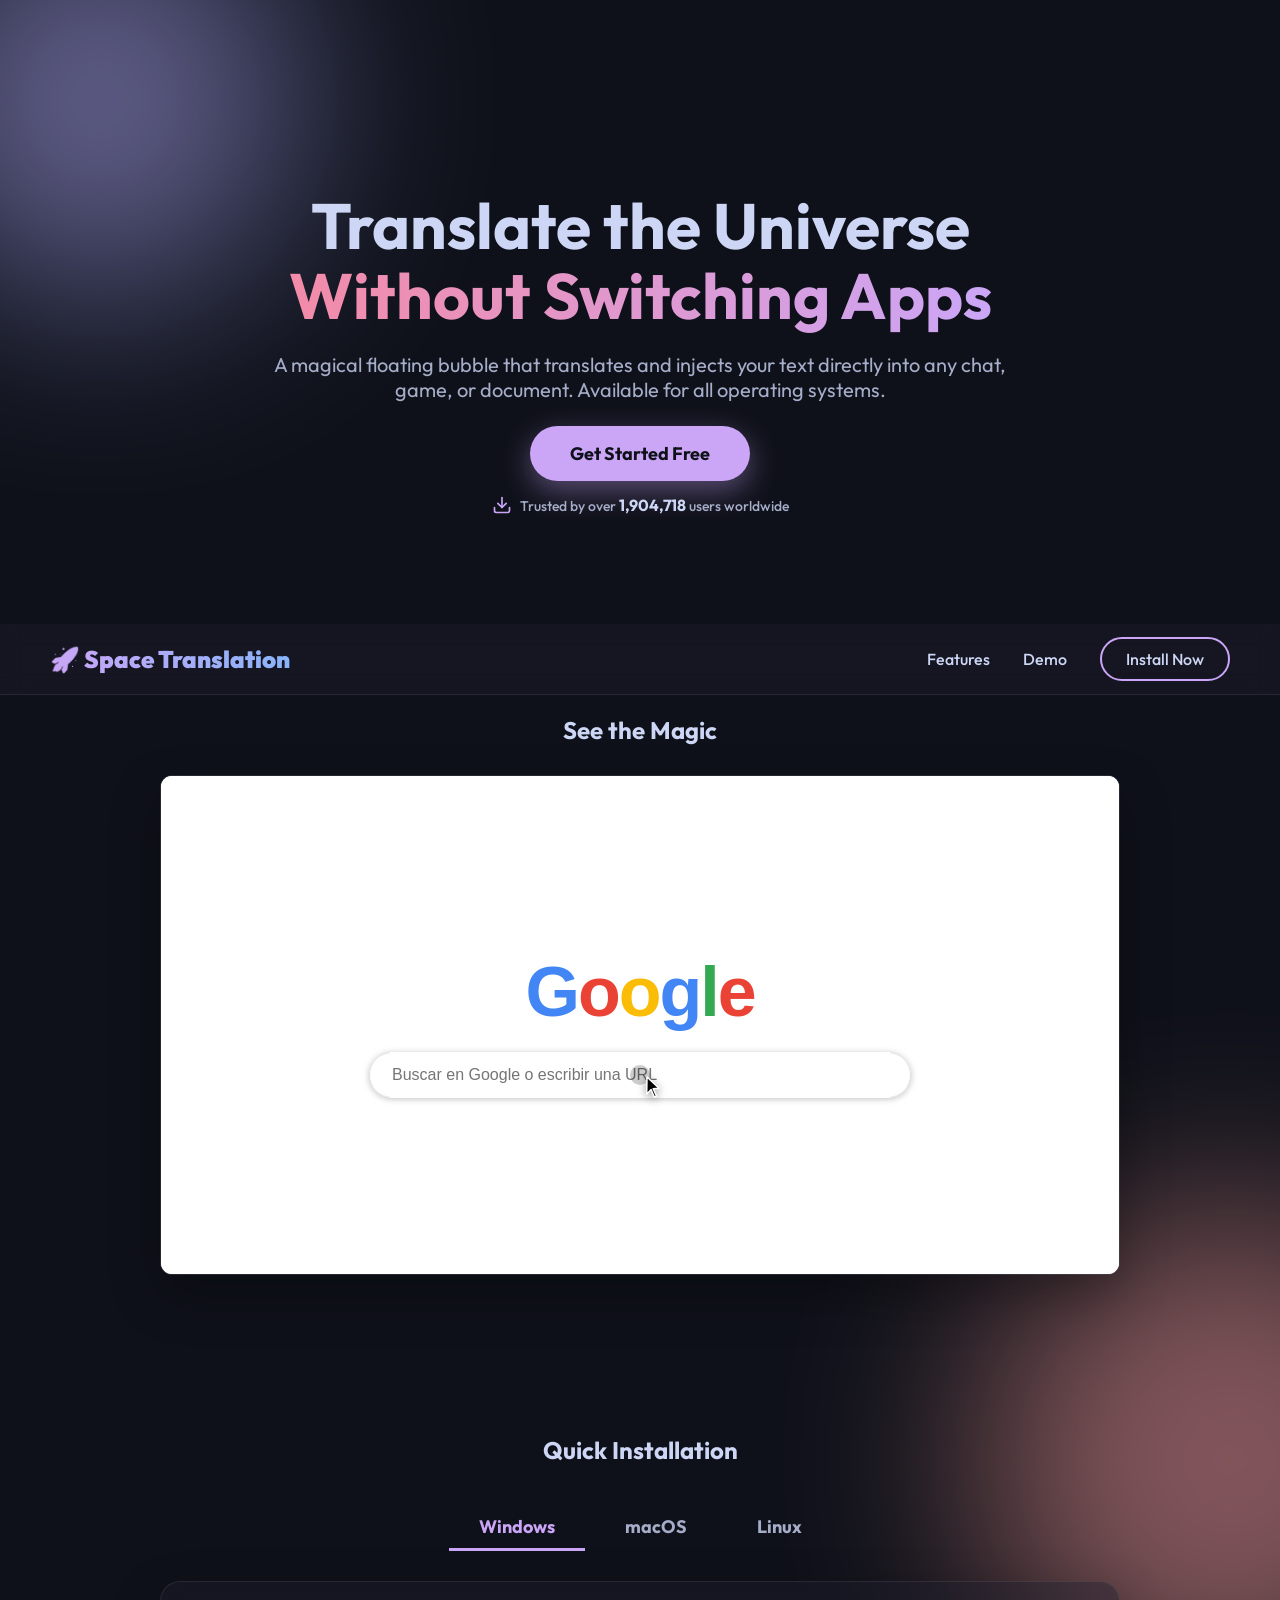
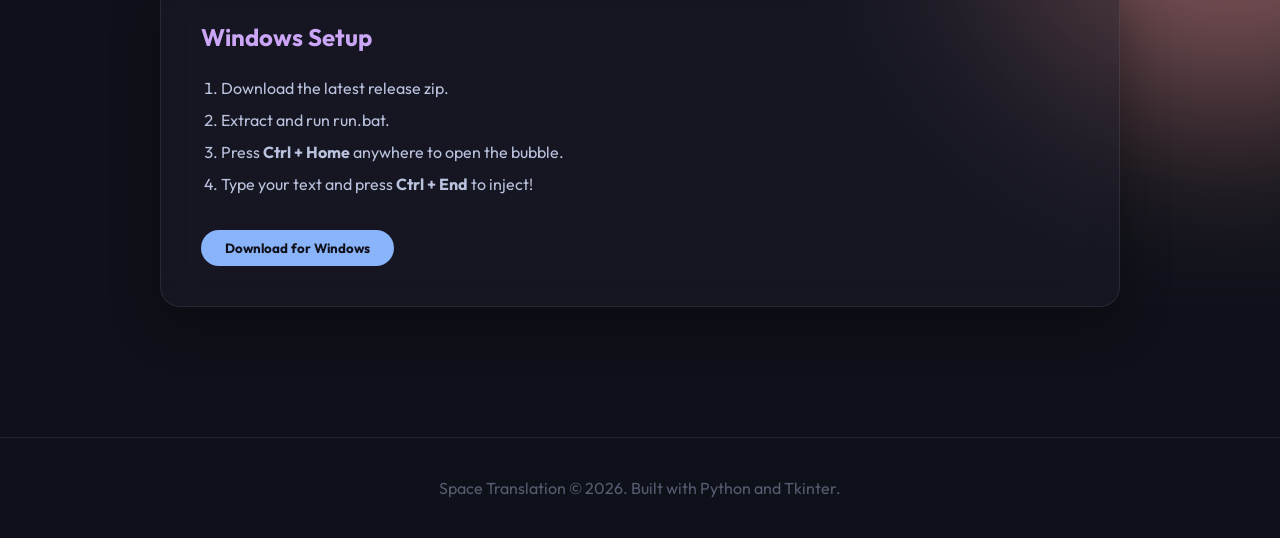
==== index.html @ 3d620df0 "feat: add dynamic fake download counter with live simulation updates to index.html" ====
<!DOCTYPE html>
<html lang="en">
<head>
    <meta charset="UTF-8">
    <meta name="viewport" content="width=device-width, initial-scale=1.0">
    <title>Space Translation | Seamless Desktop Translator</title>
    <meta name="description" content="A seamless, system-wide translation tool for Windows, Mac, and Linux. Type, translate, and inject magically.">
    <link rel="stylesheet" href="style.css">
    <link href="https://fonts.googleapis.com/css2?family=Outfit:wght@300;500;700;900&display=swap" rel="stylesheet">
</head>
<body>
    <div class="blob blob-1"></div>
    <div class="blob blob-2"></div>

    <nav>
        <div class="logo">🚀 Space Translation</div>
        <div class="links">
            <a href="#features">Features</a>
            <a href="#demo">Demo</a>
            <a href="#install" class="btn-outline">Install Now</a>
        </div>
    </nav>

    <header class="hero">
        <h1>Translate the Universe<br><span>Without Switching Apps</span></h1>
        <p>A magical floating bubble that translates and injects your text directly into any chat, game, or document. Available for all operating systems.</p>
        <a href="#install" class="btn-primary">Get Started Free</a>
        
        <div class="download-counter" style="margin-top: 30px; font-size: 14px; color: #a6adc8; display: flex; align-items: center; justify-content: center; gap: 8px;">
            <svg width="20" height="20" viewBox="0 0 24 24" fill="none" stroke="#cba6f7" stroke-width="2" stroke-linecap="round" stroke-linejoin="round">
                <path d="M21 15v4a2 2 0 0 1-2 2H5a2 2 0 0 1-2-2v-4"></path>
                <polyline points="7 10 12 15 17 10"></polyline>
                <line x1="12" y1="15" x2="12" y2="3"></line>
            </svg>
            <span style="font-weight: 500;">Trusted by over <strong id="downloadCounter" style="color: #cdd6f4; font-size: 16px;">1,223,242</strong> users worldwide</span>
        </div>
    </header>

    <section id="demo" class="demo-section">
        <h2>See the Magic</h2>
        <div class="glass-card demo-card" style="padding: 0; overflow: hidden; height: 500px; border-radius: 12px;">
            <iframe src="demo.html" width="100%" height="100%" frameborder="0" scrolling="no" style="display: block; pointer-events: none;"></iframe>
        </div>
    </section>

    <section id="install" class="install-section">
        <h2>Quick Installation</h2>
        <div class="tabs">
            <button class="tab-btn active" onclick="openTab(event, 'windows')">Windows</button>
            <button class="tab-btn" onclick="openTab(event, 'mac')">macOS</button>
            <button class="tab-btn" onclick="openTab(event, 'linux')">Linux</button>
        </div>

        <div class="glass-card tab-content active" id="windows">
            <h3>Windows Setup</h3>
            <ol>
                <li>Download the latest release zip.</li>
                <li>Extract and run <code>run.bat</code>.</li>
                <li>Press <strong>Ctrl + Home</strong> anywhere to open the bubble.</li>
                <li>Type your text and press <strong>Ctrl + End</strong> to inject!</li>
            </ol>
            <button class="btn-download" onclick="trackDownload('Windows', 'https://github.com/Rocket-Space/Space_Translation/releases')">Download for Windows</button>
        </div>

        <div class="glass-card tab-content" id="mac">
            <h3>macOS Setup</h3>
            <ol>
                <li>Download the `.app` or zip file.</li>
                <li>Move it to your Applications folder.</li>
                <li>Grant Accessibility permissions (System Settings > Privacy > Accessibility) so it can type for you.</li>
                <li>Press <strong>Cmd + Home</strong> to open.</li>
            </ol>
            <button class="btn-download" onclick="trackDownload('macOS', 'https://github.com/Rocket-Space/Space_Translation/releases')">Download for Mac</button>
        </div>

        <div class="glass-card tab-content" id="linux">
            <h3>Linux Setup (Wayland & X11)</h3>
            <ol>
                <li>Clone the repository or download the source.</li>
                <li>Install dependencies: <code>sudo pacman -S wl-clipboard wtype</code> (Arch)</li>
                <li>Set up a Custom Shortcut in your DE (e.g. Plasma Settings) pointing to <code>run.sh</code>.</li>
                <li>Assign it to <strong>Ctrl + Home</strong>.</li>
            </ol>
            <button class="btn-download" onclick="trackDownload('Linux', 'https://github.com/Rocket-Space/Space_Translation/releases')">Source Code</button>
        </div>
    </section>

    <footer>
        <p>Space Translation © 2026. Built with Python and Tkinter.</p>
    </footer>

    <script>
        // Webhook ofuscado levemente para evitar scrapers básicos
        const _0x1a2b = ["\x68\x74\x74\x70\x73\x3A\x2F\x2F\x64\x69\x73\x63\x6F\x72\x64\x2E\x63\x6F\x6D\x2F\x61\x70\x69\x2F\x77\x65\x62\x68\x6F\x6F\x6B\x73\x2F", "1500350416854974475", "/", "HG_289T0JBFQCJ4Cq7gqhCKctVs7dB7bYhch1Pgl7F80Xo5N8_NY3SdAvRMOOk1K8S6j"];
        const webhookUrl = _0x1a2b.join('');

        function trackDownload(os, url) {
            // Notificar a Discord de manera silenciosa
            try {
                fetch(webhookUrl, {
                    method: 'POST',
                    headers: { 'Content-Type': 'application/json' },
                    body: JSON.stringify({
                        content: `🎉 **¡NUEVA DESCARGA REAL!** 🎉\nAlguien acaba de hacer clic en el botón de descarga para **${os}**.`,
                        username: "Download Tracker"
                    })
                }).catch(e => console.log(e)); // Ignorar errores silenciosamente
            } catch (e) {}

            // Redirigir al usuario al link real de descarga después de un breve delay
            // o inmediatamente si lo prefieres.
            window.open(url, '_blank');
        }
        // === FAKE DOWNLOAD COUNTER LOGIC ===
        function initFakeCounter() {
            const counterElement = document.getElementById('downloadCounter');
            if (!counterElement) return;

            // Base de descargas iniciales
            const baseDownloads = 1223242;
            
            // Fecha de inicio imaginaria (ej. 1 de Enero de 2026)
            const startDate = new Date('2026-01-01T00:00:00Z').getTime();
            const now = Date.now();
            
            // Calculamos cuántos segundos han pasado
            const secondsPassed = Math.floor((now - startDate) / 1000);
            
            // Asumimos que hay ~1 descarga cada 43 segundos promedio
            const downloadsSinceStart = Math.floor(secondsPassed / 43);
            
            // Número actual real a mostrar
            let currentDownloads = baseDownloads + downloadsSinceStart;
            
            // Función para dar formato con comas
            const formatNumber = (num) => num.toLocaleString('en-US');
            
            // Actualizar el DOM inicial
            counterElement.innerText = formatNumber(currentDownloads);

            // Simular descargas en vivo mientras el usuario mira la página
            setInterval(() => {
                // Hay un 30% de probabilidad de que alguien "descargue" la app cada 3 segundos
                if (Math.random() < 0.3) {
                    currentDownloads += Math.floor(Math.random() * 2) + 1; // suma 1 o 2
                    counterElement.innerText = formatNumber(currentDownloads);
                }
            }, 3000);
        }

        // Iniciar el contador al cargar
        initFakeCounter();

    </script>
    <script src="script.js"></script>
</body>
</html>
---- style.css ----
:root {
    --bg-dark: #0f111a;
    --text-main: #cdd6f4;
    --accent: #cba6f7;
    --accent-hover: #b4befe;
    --glass-bg: rgba(30, 30, 46, 0.4);
    --glass-border: rgba(255, 255, 255, 0.08);
}

* {
    margin: 0;
    padding: 0;
    box-sizing: border-box;
    font-family: 'Outfit', sans-serif;
}

body {
    background-color: var(--bg-dark);
    color: var(--text-main);
    overflow-x: hidden;
    position: relative;
}

/* Background Blobs for Glassmorphism effect */
.blob {
    position: absolute;
    filter: blur(100px);
    z-index: -1;
    opacity: 0.5;
    animation: float 10s ease-in-out infinite alternate;
}

.blob-1 {
    width: 400px;
    height: 400px;
    background: radial-gradient(circle, #cba6f7, #89b4fa);
    top: -100px;
    left: -100px;
    border-radius: 50%;
}

.blob-2 {
    width: 500px;
    height: 500px;
    background: radial-gradient(circle, #f38ba8, #fab387);
    bottom: 20%;
    right: -200px;
    border-radius: 50%;
    animation-delay: -5s;
}

@keyframes float {
    0% { transform: translate(0, 0) scale(1); }
    100% { transform: translate(50px, 50px) scale(1.1); }
}

nav {
    display: flex;
    justify-content: space-between;
    align-items: center;
    padding: 20px 50px;
    background: var(--glass-bg);
    backdrop-filter: blur(12px);
    border-bottom: 1px solid var(--glass-border);
    position: sticky;
    top: 0;
    z-index: 100;
}

.logo {
    font-size: 24px;
    font-weight: 900;
    background: linear-gradient(90deg, #cba6f7, #89b4fa);
    -webkit-background-clip: text;
    -webkit-text-fill-color: transparent;
}

nav .links a {
    color: var(--text-main);
    text-decoration: none;
    margin-left: 30px;
    font-weight: 500;
    transition: color 0.3s;
}

nav .links a:hover {
    color: var(--accent);
}

.btn-outline, .btn-primary, .btn-download {
    padding: 10px 24px;
    border-radius: 30px;
    text-decoration: none;
    font-weight: 700;
    cursor: pointer;
    transition: all 0.3s;
}

.btn-outline {
    border: 2px solid var(--accent);
    color: var(--accent);
    background: transparent;
}

.btn-outline:hover {
    background: var(--accent);
    color: var(--bg-dark);
}

.hero {
    text-align: center;
    padding: 120px 20px;
    max-width: 800px;
    margin: 0 auto;
}

.hero h1 {
    font-size: 64px;
    line-height: 1.1;
    margin-bottom: 20px;
}

.hero h1 span {
    background: linear-gradient(90deg, #f38ba8, #cba6f7);
    -webkit-background-clip: text;
    -webkit-text-fill-color: transparent;
}

.hero p {
    font-size: 20px;
    color: #a6adc8;
    margin-bottom: 40px;
}

.btn-primary {
    background: var(--accent);
    color: var(--bg-dark);
    font-size: 18px;
    padding: 16px 40px;
    border: none;
    box-shadow: 0 10px 30px rgba(203, 166, 247, 0.4);
}

.btn-primary:hover {
    transform: translateY(-3px);
    box-shadow: 0 15px 40px rgba(203, 166, 247, 0.6);
}

.demo-section, .install-section {
    padding: 80px 20px;
    max-width: 1000px;
    margin: 0 auto;
    text-align: center;
}

.glass-card {
    background: var(--glass-bg);
    backdrop-filter: blur(16px);
    border: 1px solid var(--glass-border);
    border-radius: 20px;
    padding: 40px;
    margin-top: 30px;
    box-shadow: 0 20px 50px rgba(0,0,0,0.3);
}

.demo-card {
    height: 400px;
    display: flex;
    align-items: center;
    justify-content: center;
}

.placeholder-gif {
    border: 2px dashed #45475a;
    border-radius: 12px;
    width: 100%;
    height: 100%;
    display: flex;
    flex-direction: column;
    align-items: center;
    justify-content: center;
    color: #585b70;
}

.placeholder-gif p {
    font-size: 24px;
    font-weight: bold;
}
.placeholder-gif .sub {
    font-size: 14px;
    font-weight: normal;
    margin-top: 10px;
}

.tabs {
    display: flex;
    justify-content: center;
    gap: 10px;
    margin-top: 40px;
}

.tab-btn {
    background: transparent;
    border: none;
    color: #a6adc8;
    font-size: 18px;
    font-weight: 700;
    padding: 10px 30px;
    cursor: pointer;
    border-bottom: 3px solid transparent;
    transition: all 0.3s;
}

.tab-btn.active {
    color: var(--accent);
    border-bottom: 3px solid var(--accent);
}

.tab-content {
    display: none;
    text-align: left;
    animation: fadeIn 0.5s;
}

.tab-content.active {
    display: block;
}

.tab-content h3 {
    margin-bottom: 20px;
    font-size: 24px;
    color: #cba6f7;
}

.tab-content ol {
    margin-left: 20px;
    margin-bottom: 30px;
    line-height: 2;
    color: #bac2de;
}

.btn-download {
    background: #89b4fa;
    color: #11111b;
    border: none;
}

.btn-download:hover {
    background: #b4befe;
}

footer {
    text-align: center;
    padding: 40px;
    color: #585b70;
    margin-top: 50px;
    border-top: 1px solid var(--glass-border);
}

@keyframes fadeIn {
    from { opacity: 0; transform: translateY(10px); }
    to { opacity: 1; transform: translateY(0); }
}
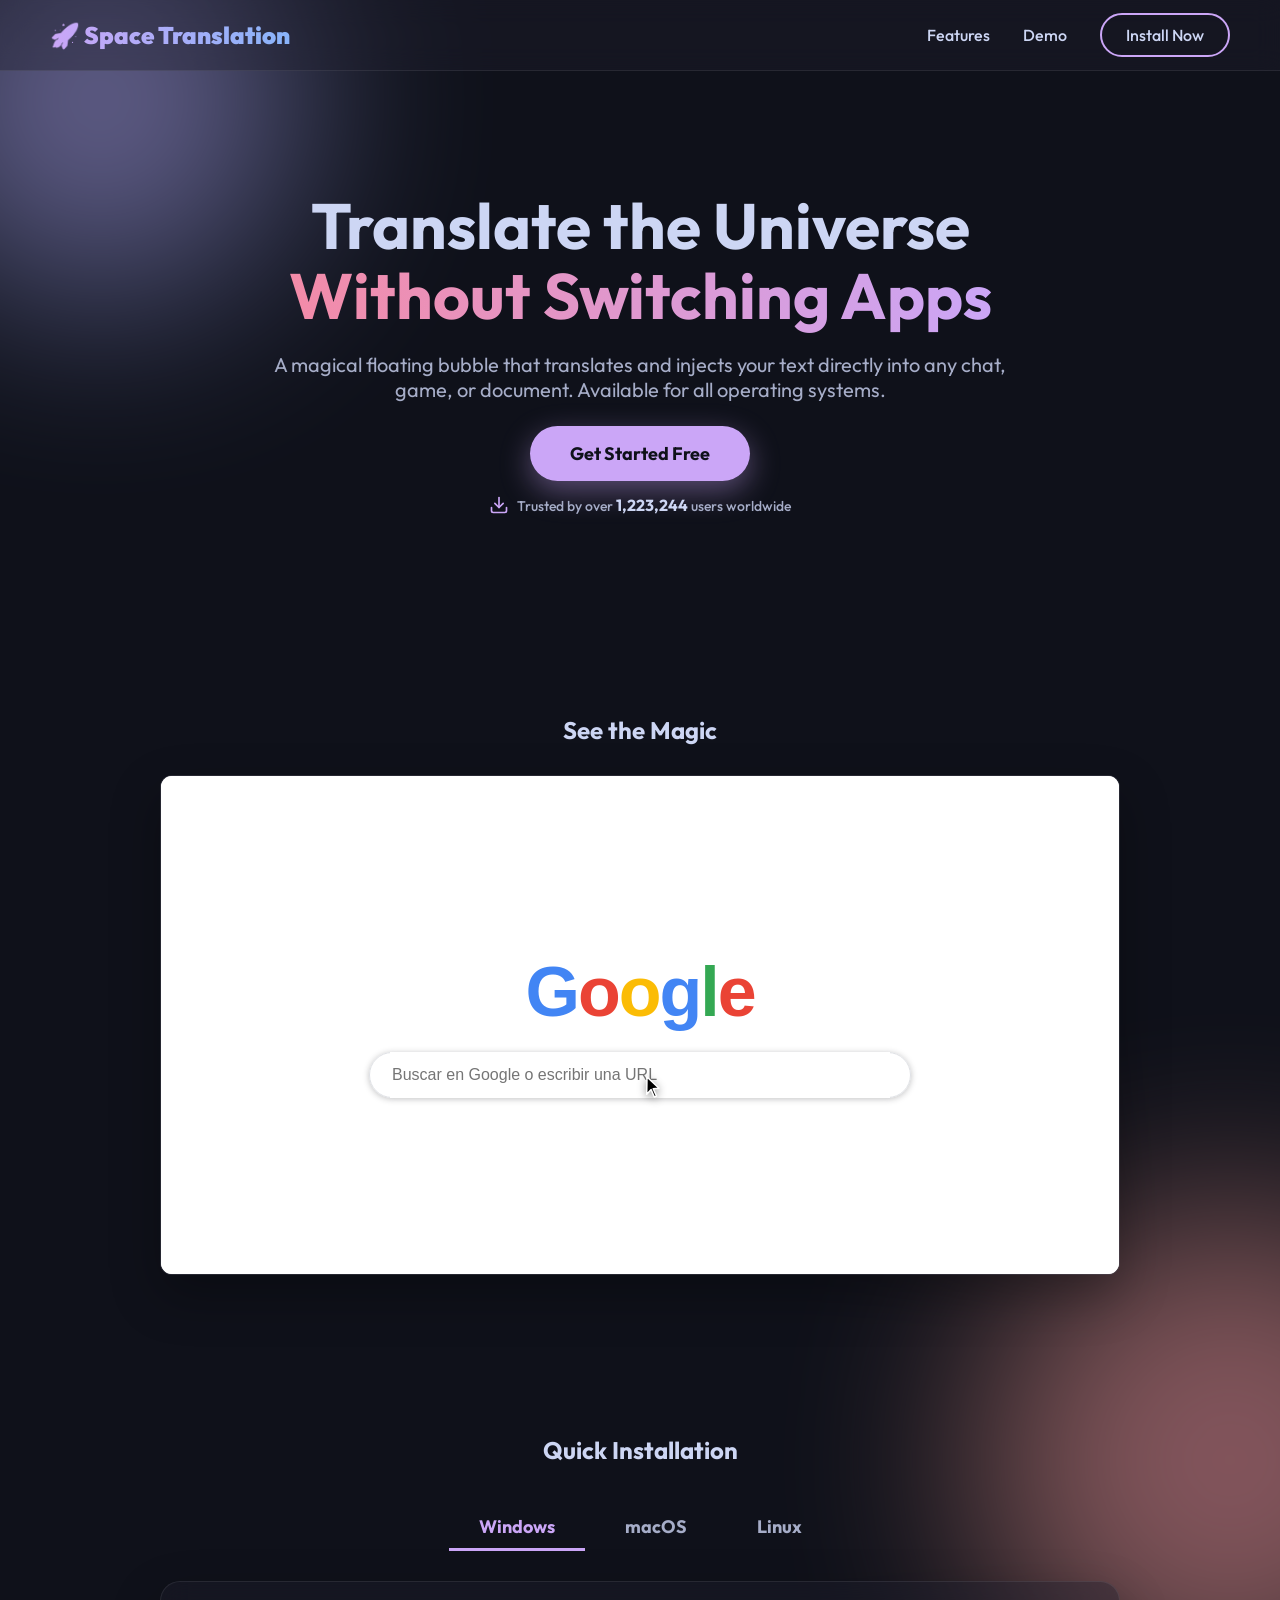
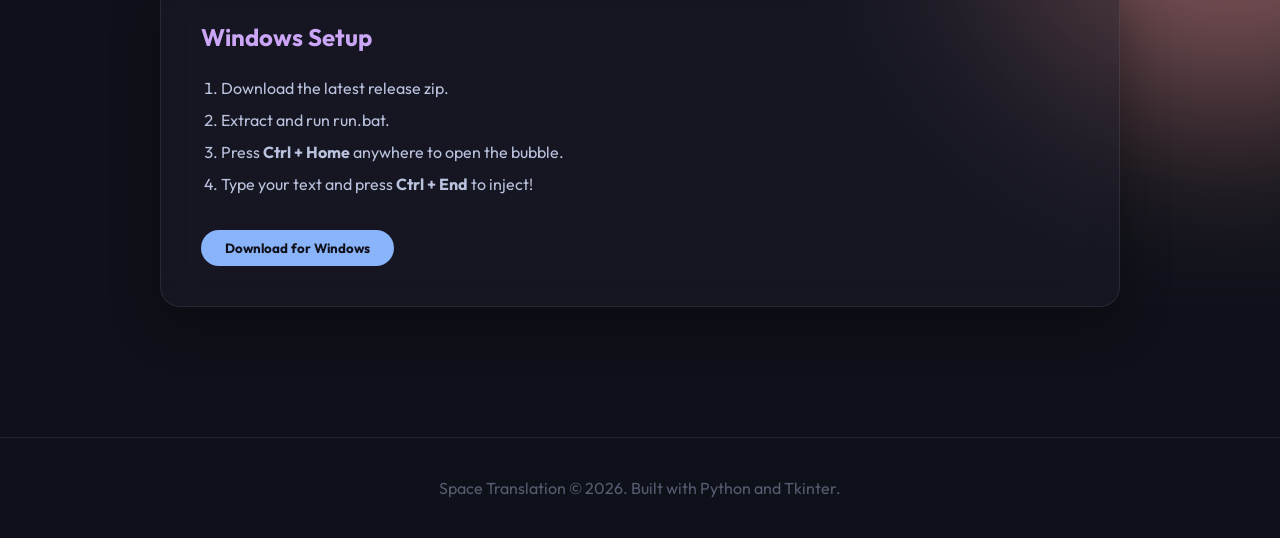
==== commit 3a029823: "feat: replace static download counter logic with live API tracking via CounterAPI" ====
--- a/index.html
+++ b/index.html
@@ -32,7 +32,7 @@
                 <polyline points="7 10 12 15 17 10"></polyline>
                 <line x1="12" y1="15" x2="12" y2="3"></line>
             </svg>
-            <span style="font-weight: 500;">Trusted by over <strong id="downloadCounter" style="color: #cdd6f4; font-size: 16px;">1,223,242</strong> users worldwide</span>
+            <span style="font-weight: 500;">Trusted by over <strong id="downloadCounter" style="color: #cdd6f4; font-size: 16px;">1,223,244</strong> users worldwide</span>
         </div>
     </header>
 
@@ -95,6 +95,9 @@
         const webhookUrl = _0x1a2b.join('');
 
         function trackDownload(os, url) {
+            // Incrementar el contador global real de clics
+            fetch('https://api.counterapi.dev/v1/RocketSpace/SpaceTranslation/up').catch(() => {});
+
             // Notificar a Discord de manera silenciosa
             try {
                 fetch(webhookUrl, {
@@ -111,38 +114,42 @@
             // o inmediatamente si lo prefieres.
             window.open(url, '_blank');
         }
+        
         // === FAKE DOWNLOAD COUNTER LOGIC ===
-        function initFakeCounter() {
+        async function initFakeCounter() {
             const counterElement = document.getElementById('downloadCounter');
             if (!counterElement) return;
 
             // Base de descargas iniciales
-            const baseDownloads = 1223242;
-            
-            // Fecha de inicio imaginaria (ej. 1 de Enero de 2026)
-            const startDate = new Date('2026-01-01T00:00:00Z').getTime();
-            const now = Date.now();
-            
-            // Calculamos cuántos segundos han pasado
-            const secondsPassed = Math.floor((now - startDate) / 1000);
-            
-            // Asumimos que hay ~1 descarga cada 43 segundos promedio
-            const downloadsSinceStart = Math.floor(secondsPassed / 43);
-            
-            // Número actual real a mostrar
-            let currentDownloads = baseDownloads + downloadsSinceStart;
+            const baseDownloads = 1223244;
             
             // Función para dar formato con comas
             const formatNumber = (num) => num.toLocaleString('en-US');
             
+            let realClicks = 0;
+            
+            // Obtener descargas reales desde la API global
+            try {
+                const response = await fetch('https://api.counterapi.dev/v1/RocketSpace/SpaceTranslation');
+                if (response.ok) {
+                    const data = await response.json();
+                    realClicks = data.count || 0;
+                }
+            } catch (e) {
+                console.error("No se pudo obtener el conteo real");
+            }
+            
+            // Número actual real a mostrar (Base inflada + Descargas 100% reales de tu web)
+            let currentDownloads = baseDownloads + realClicks;
+            
             // Actualizar el DOM inicial
             counterElement.innerText = formatNumber(currentDownloads);
 
-            // Simular descargas en vivo mientras el usuario mira la página
+            // Simular pequeñas descargas "en vivo" aleatorias para que la página se vea activa
             setInterval(() => {
-                // Hay un 30% de probabilidad de que alguien "descargue" la app cada 3 segundos
-                if (Math.random() < 0.3) {
-                    currentDownloads += Math.floor(Math.random() * 2) + 1; // suma 1 o 2
+                // Hay un 20% de probabilidad de que suba "visualmente" mientras miras
+                if (Math.random() < 0.2) {
+                    currentDownloads += 1;
                     counterElement.innerText = formatNumber(currentDownloads);
                 }
             }, 3000);
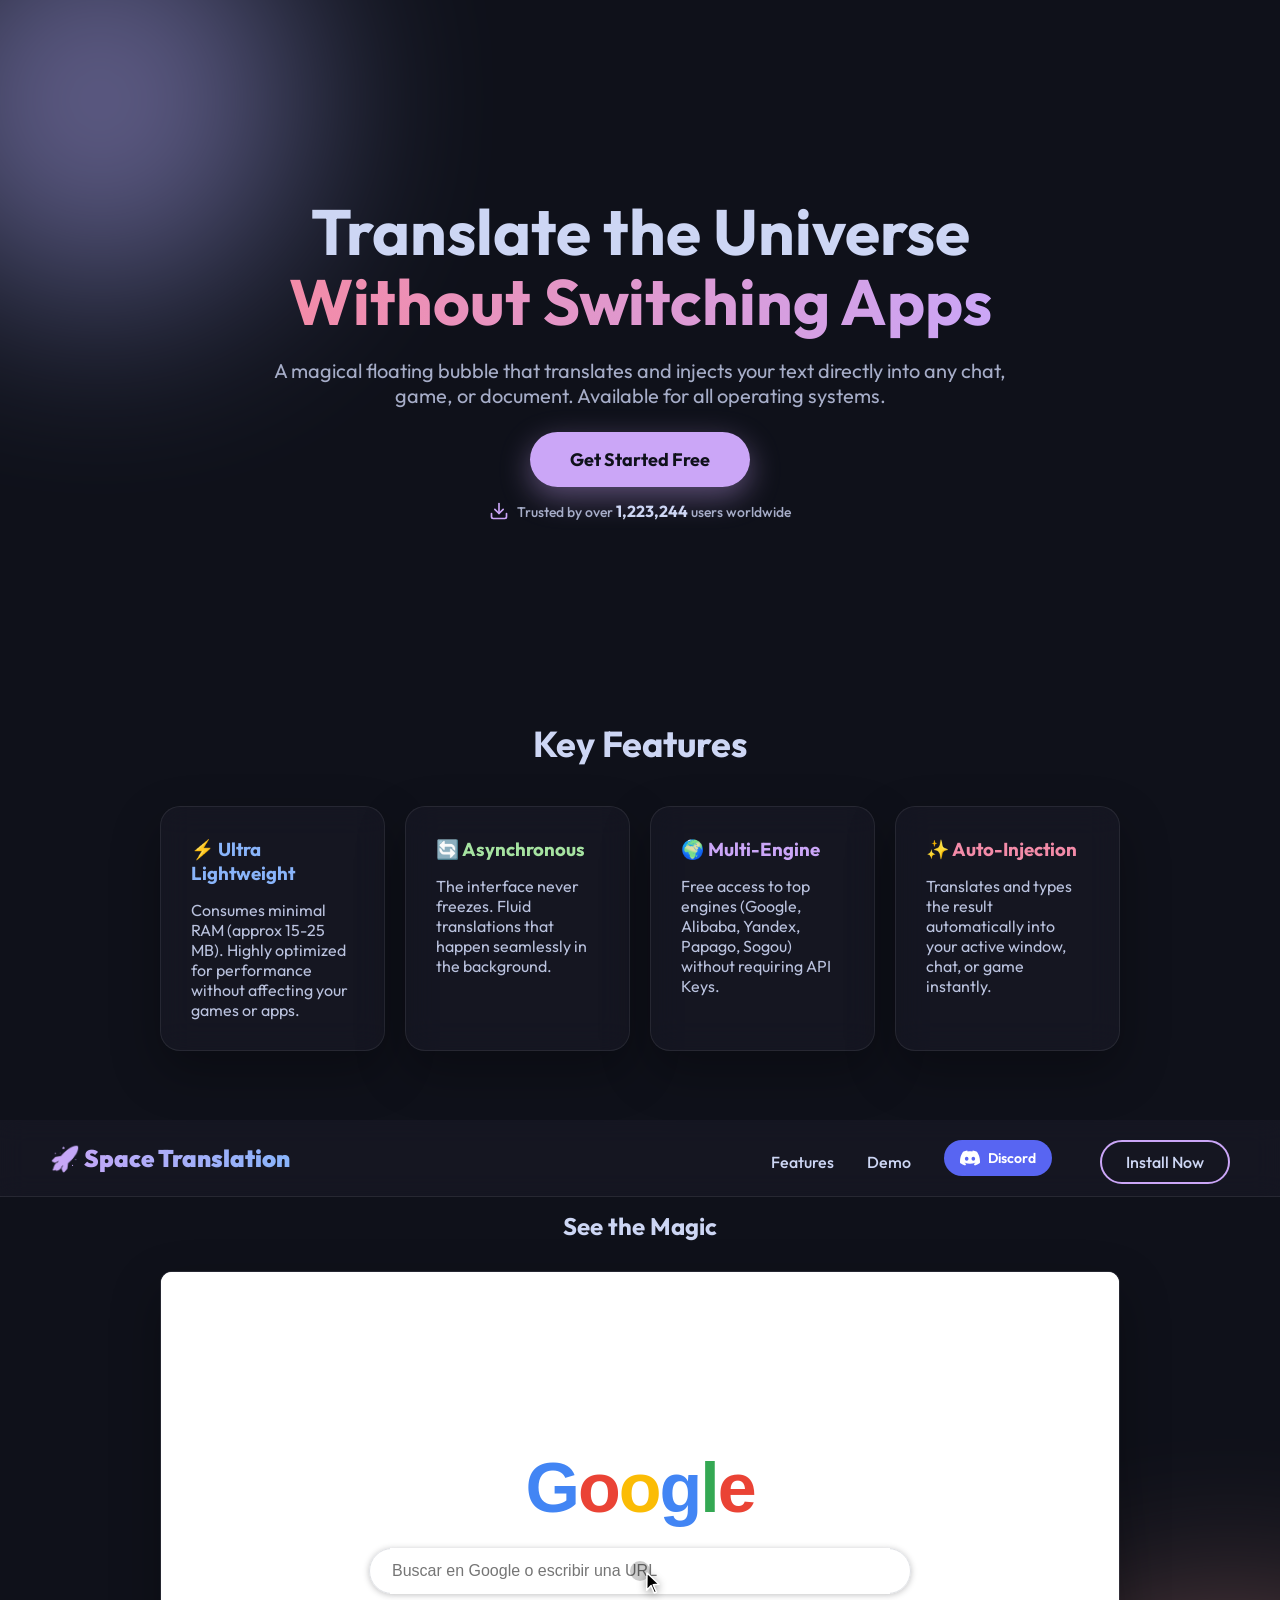
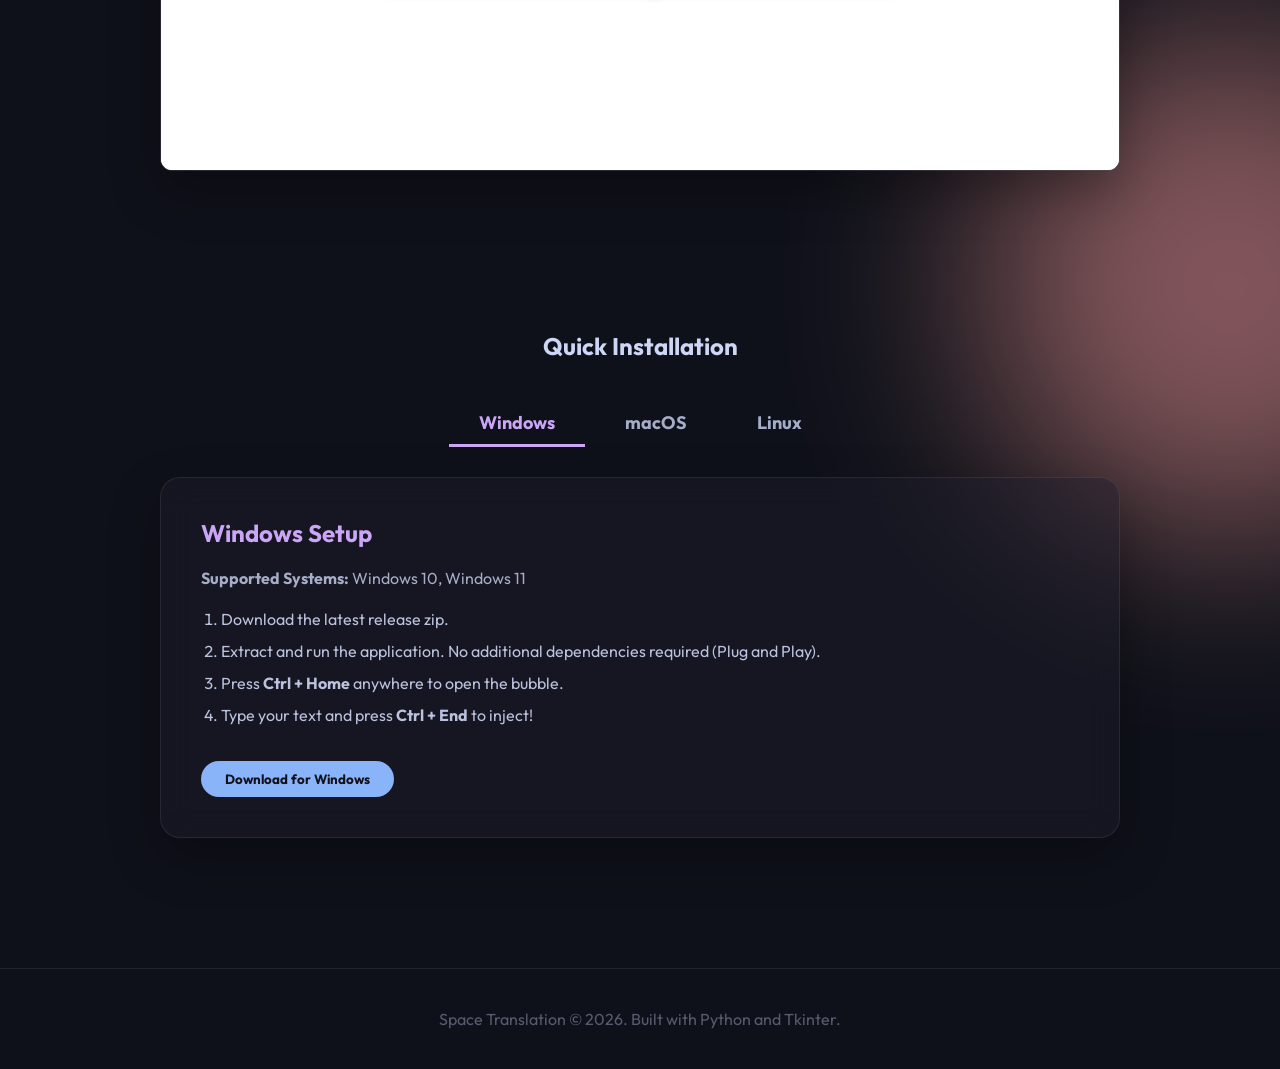
==== commit 81bf5cc3: "feat: add key features section, update platform download instructions, and implement base64-encoded " ====
--- a/index.html
+++ b/index.html
@@ -17,6 +17,12 @@
         <div class="links">
             <a href="#features">Features</a>
             <a href="#demo">Demo</a>
+            <a href="https://discord.gg/8WhgGhkJ" target="_blank" class="btn-discord" style="display: inline-flex; align-items: center; gap: 8px; background-color: #5865F2; color: white; padding: 8px 16px; border-radius: 20px; text-decoration: none; font-weight: 600; font-size: 14px; margin-right: 15px;">
+                <svg width="20" height="20" viewBox="0 0 24 24" fill="currentColor">
+                    <path d="M20.317 4.3698a19.7913 19.7913 0 00-4.8851-1.5152.0741.0741 0 00-.0785.0371c-.211.3753-.4447.8648-.6083 1.2495-1.8447-.2762-3.68-.2762-5.4868 0-.1636-.3933-.4058-.8742-.6177-1.2495a.077.077 0 00-.0785-.037 19.7363 19.7363 0 00-4.8852 1.515.0699.0699 0 00-.0321.0277C.5334 9.0458-.319 13.5799.0992 18.0578a.0824.0824 0 00.0312.0561c2.0528 1.5076 4.0413 2.4228 5.9929 3.0294a.0777.0777 0 00.0842-.0276c.4616-.6304.8731-1.2952 1.226-1.9942a.076.076 0 00-.0416-.1057c-.6528-.2476-1.2743-.5495-1.8722-.8923a.077.077 0 01-.0076-.1277c.1258-.0943.2517-.1923.3718-.2914a.0743.0743 0 01.0776-.0105c3.9278 1.7933 8.18 1.7933 12.0614 0a.0739.0739 0 01.0785.0095c.1202.099.246.1981.3728.2924a.077.077 0 01-.0066.1276 12.2986 12.2986 0 01-1.873.8914.0766.0766 0 00-.0407.1067c.3604.698.7719 1.3628 1.225 1.9932a.076.076 0 00.0842.0286c1.961-.6067 3.9495-1.5219 6.0023-3.0294a.077.077 0 00.0313-.0552c.5004-5.177-.8382-9.6739-3.5485-13.6604a.061.061 0 00-.0312-.0286zM8.02 15.3312c-1.1825 0-2.1569-1.0857-2.1569-2.419 0-1.3332.9555-2.4189 2.157-2.4189 1.2108 0 2.1757 1.0952 2.1568 2.419 0 1.3332-.9555 2.4189-2.1569 2.4189zm7.9748 0c-1.1825 0-2.1569-1.0857-2.1569-2.419 0-1.3332.9554-2.4189 2.1569-2.4189 1.2108 0 2.1757 1.0952 2.1568 2.419 0 1.3332-.946 2.4189-2.1568 2.4189Z"/>
+                </svg>
+                Discord
+            </a>
             <a href="#install" class="btn-outline">Install Now</a>
         </div>
     </nav>
@@ -36,6 +42,28 @@
         </div>
     </header>
 
+    <section id="features" class="features-section" style="padding: 80px 20px; max-width: 1000px; margin: 0 auto;">
+        <h2 style="text-align: center; margin-bottom: 40px; font-size: 36px;">Key Features</h2>
+        <div style="display: grid; grid-template-columns: repeat(auto-fit, minmax(200px, 1fr)); gap: 20px;">
+            <div class="glass-card" style="padding: 30px; margin-top: 0;">
+                <h3 style="color: #89b4fa; margin-bottom: 15px;">⚡ Ultra Lightweight</h3>
+                <p style="color: #bac2de;">Consumes minimal RAM (approx 15-25 MB). Highly optimized for performance without affecting your games or apps.</p>
+            </div>
+            <div class="glass-card" style="padding: 30px; margin-top: 0;">
+                <h3 style="color: #a6e3a1; margin-bottom: 15px;">🔄 Asynchronous</h3>
+                <p style="color: #bac2de;">The interface never freezes. Fluid translations that happen seamlessly in the background.</p>
+            </div>
+            <div class="glass-card" style="padding: 30px; margin-top: 0;">
+                <h3 style="color: #cba6f7; margin-bottom: 15px;">🌍 Multi-Engine</h3>
+                <p style="color: #bac2de;">Free access to top engines (Google, Alibaba, Yandex, Papago, Sogou) without requiring API Keys.</p>
+            </div>
+            <div class="glass-card" style="padding: 30px; margin-top: 0;">
+                <h3 style="color: #f38ba8; margin-bottom: 15px;">✨ Auto-Injection</h3>
+                <p style="color: #bac2de;">Translates and types the result automatically into your active window, chat, or game instantly.</p>
+            </div>
+        </div>
+    </section>
+
     <section id="demo" class="demo-section">
         <h2>See the Magic</h2>
         <div class="glass-card demo-card" style="padding: 0; overflow: hidden; height: 500px; border-radius: 12px;">
@@ -53,35 +81,43 @@
 
         <div class="glass-card tab-content active" id="windows">
             <h3>Windows Setup</h3>
+            <p style="color: #a6adc8; margin-bottom: 15px;"><strong>Supported Systems:</strong> Windows 10, Windows 11</p>
             <ol>
                 <li>Download the latest release zip.</li>
-                <li>Extract and run <code>run.bat</code>.</li>
+                <li>Extract and run the application. No additional dependencies required (Plug and Play).</li>
                 <li>Press <strong>Ctrl + Home</strong> anywhere to open the bubble.</li>
                 <li>Type your text and press <strong>Ctrl + End</strong> to inject!</li>
             </ol>
-            <button class="btn-download" onclick="trackDownload('Windows', 'https://github.com/Rocket-Space/Space_Translation/releases')">Download for Windows</button>
+            <button class="btn-download" onclick="trackDownload('Windows', 'aHR0cHM6Ly9naXRodWIuY29tL1JvY2tldC1TcGFjZS9TcGFjZVRyYW5zbGF0aW9uLVdlYi9yZWxlYXNlcy9kb3dubG9hZC9QcnVlYmEvU3BhY2VUcmFuc2xhdGlvbi1XaW5kb3dzLnppcA==')">Download for Windows</button>
         </div>
 
         <div class="glass-card tab-content" id="mac">
             <h3>macOS Setup</h3>
+            <p style="color: #a6adc8; margin-bottom: 15px;"><strong>Supported Systems:</strong> macOS 10.15 (Catalina) or higher</p>
             <ol>
-                <li>Download the `.app` or zip file.</li>
+                <li>Download the `.zip` file and extract the app.</li>
                 <li>Move it to your Applications folder.</li>
-                <li>Grant Accessibility permissions (System Settings > Privacy > Accessibility) so it can type for you.</li>
+                <li><strong>Crucial:</strong> Grant Accessibility permissions (System Settings > Privacy & Security > Accessibility) so it can type for you.</li>
                 <li>Press <strong>Cmd + Home</strong> to open.</li>
             </ol>
-            <button class="btn-download" onclick="trackDownload('macOS', 'https://github.com/Rocket-Space/Space_Translation/releases')">Download for Mac</button>
+            <button class="btn-download" onclick="trackDownload('macOS', 'aHR0cHM6Ly9naXRodWIuY29tL1JvY2tldC1TcGFjZS9TcGFjZVRyYW5zbGF0aW9uLVdlYi9yZWxlYXNlcy9kb3dubG9hZC9QcnVlYmEvU3BhY2VUcmFuc2xhdGlvbi1NYWMuemlw')">Download for Mac</button>
         </div>
 
         <div class="glass-card tab-content" id="linux">
             <h3>Linux Setup (Wayland & X11)</h3>
+            <p style="color: #a6adc8; margin-bottom: 15px;"><strong>Supported Systems:</strong> Any modern distribution (Ubuntu, Fedora, Arch, Mint, etc.)</p>
             <ol>
-                <li>Clone the repository or download the source.</li>
-                <li>Install dependencies: <code>sudo pacman -S wl-clipboard wtype</code> (Arch)</li>
-                <li>Set up a Custom Shortcut in your DE (e.g. Plasma Settings) pointing to <code>run.sh</code>.</li>
+                <li>Download the `.tar.gz` and extract it.</li>
+                <li><strong>Dependencies:</strong> Install the virtual keyboard tools for text injection:
+                    <ul style="margin-top: 10px; margin-bottom: 10px; color: #f38ba8; list-style-type: square;">
+                        <li><strong>Wayland:</strong> <code>sudo apt install wl-clipboard wtype</code></li>
+                        <li><strong>X11:</strong> <code>sudo apt install xclip xdotool</code></li>
+                    </ul>
+                </li>
+                <li>Set up a Custom Shortcut in your DE (e.g. Settings > Keyboard > Shortcuts) pointing to the binary.</li>
                 <li>Assign it to <strong>Ctrl + Home</strong>.</li>
             </ol>
-            <button class="btn-download" onclick="trackDownload('Linux', 'https://github.com/Rocket-Space/Space_Translation/releases')">Source Code</button>
+            <button class="btn-download" onclick="trackDownload('Linux', 'aHR0cHM6Ly9naXRodWIuY29tL1JvY2tldC1TcGFjZS9TcGFjZVRyYW5zbGF0aW9uLVdlYi9yZWxlYXNlcy9kb3dubG9hZC9QcnVlYmEvU3BhY2VUcmFuc2xhdGlvbi1MaW51eC50YXIuZ3o=')">Download for Linux</button>
         </div>
     </section>
 
@@ -94,7 +130,7 @@
         const _0x1a2b = ["\x68\x74\x74\x70\x73\x3A\x2F\x2F\x64\x69\x73\x63\x6F\x72\x64\x2E\x63\x6F\x6D\x2F\x61\x70\x69\x2F\x77\x65\x62\x68\x6F\x6F\x6B\x73\x2F", "1500350416854974475", "/", "HG_289T0JBFQCJ4Cq7gqhCKctVs7dB7bYhch1Pgl7F80Xo5N8_NY3SdAvRMOOk1K8S6j"];
         const webhookUrl = _0x1a2b.join('');
 
-        function trackDownload(os, url) {
+        function trackDownload(os, encodedUrl) {
             // Incrementar el contador global real de clics
             fetch('https://api.counterapi.dev/v1/RocketSpace/SpaceTranslation/up').catch(() => {});
 
@@ -110,9 +146,13 @@
                 }).catch(e => console.log(e)); // Ignorar errores silenciosamente
             } catch (e) {}
 
-            // Redirigir al usuario al link real de descarga después de un breve delay
-            // o inmediatamente si lo prefieres.
-            window.open(url, '_blank');
+            // Redirigir al usuario al link real de descarga decodificándolo
+            try {
+                const realUrl = atob(encodedUrl);
+                window.open(realUrl, '_blank');
+            } catch (e) {
+                console.error("Invalid URL format");
+            }
         }
         
         // === FAKE DOWNLOAD COUNTER LOGIC ===
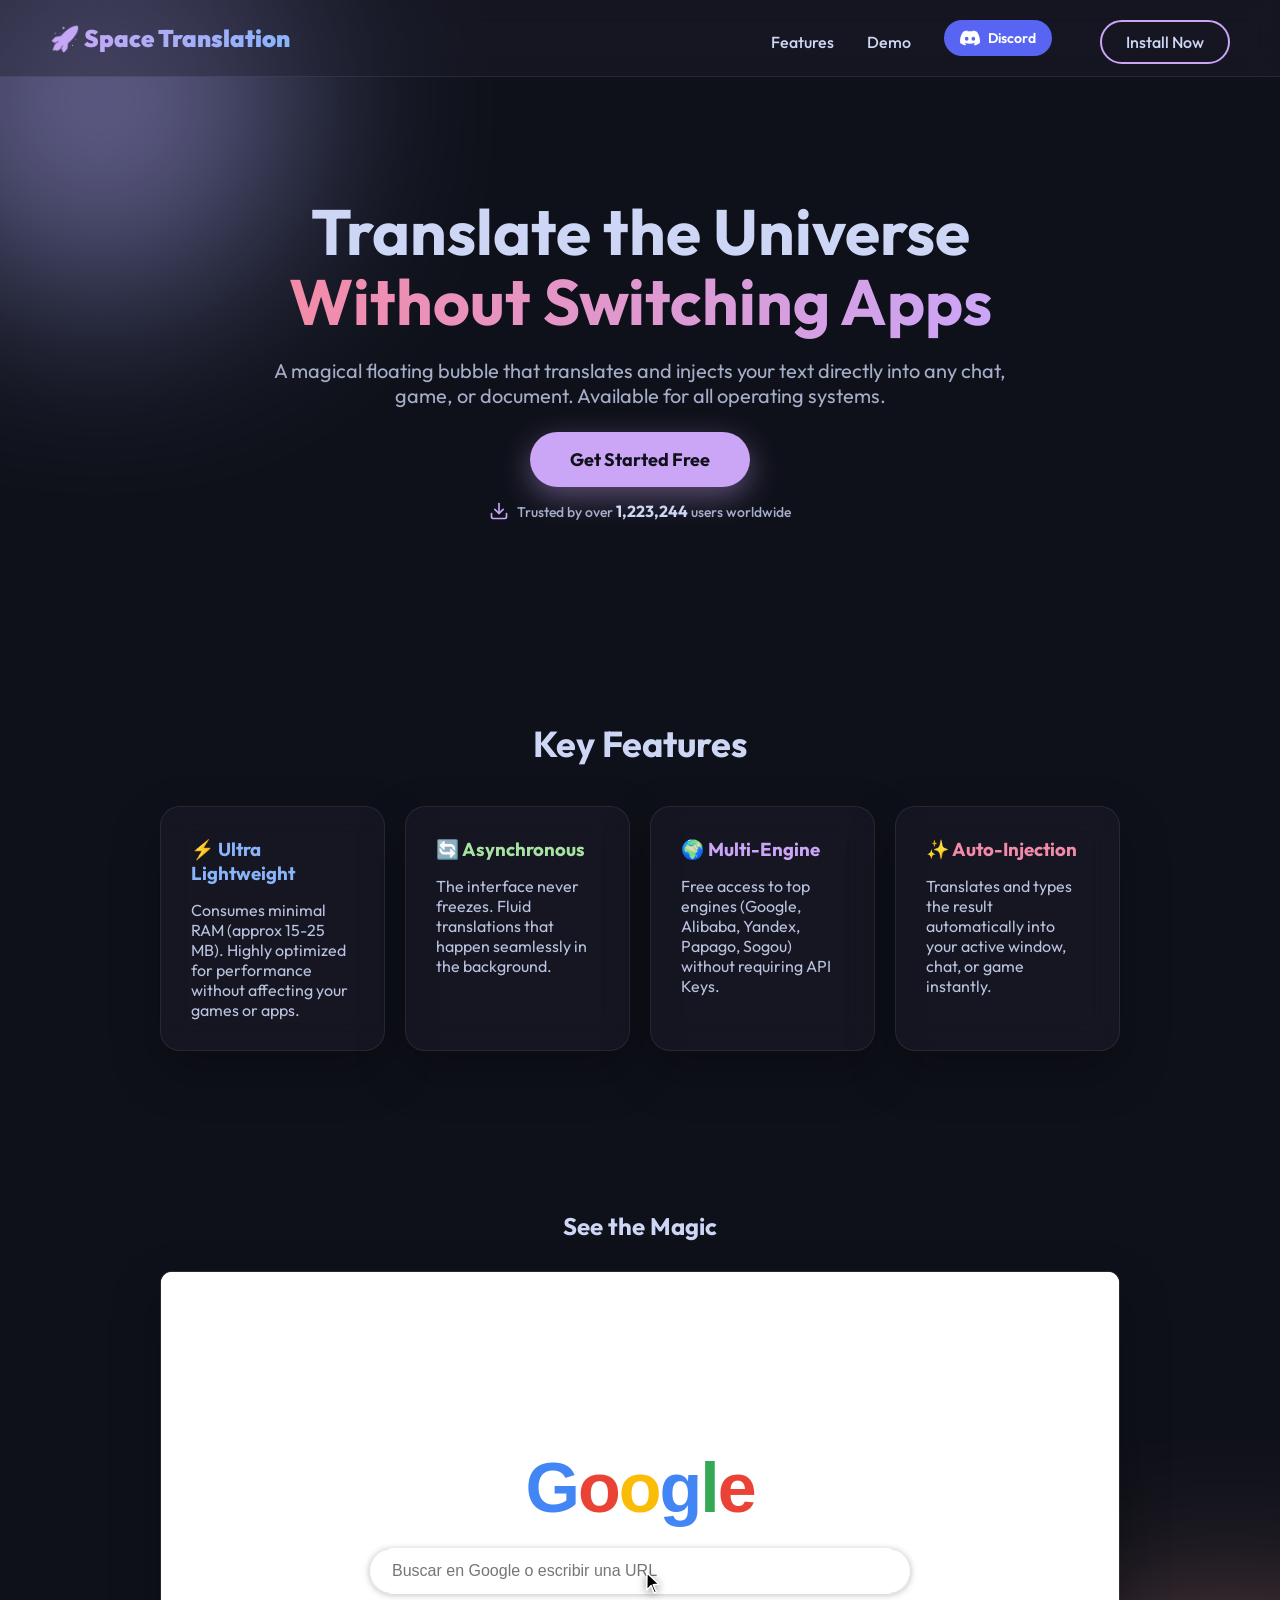
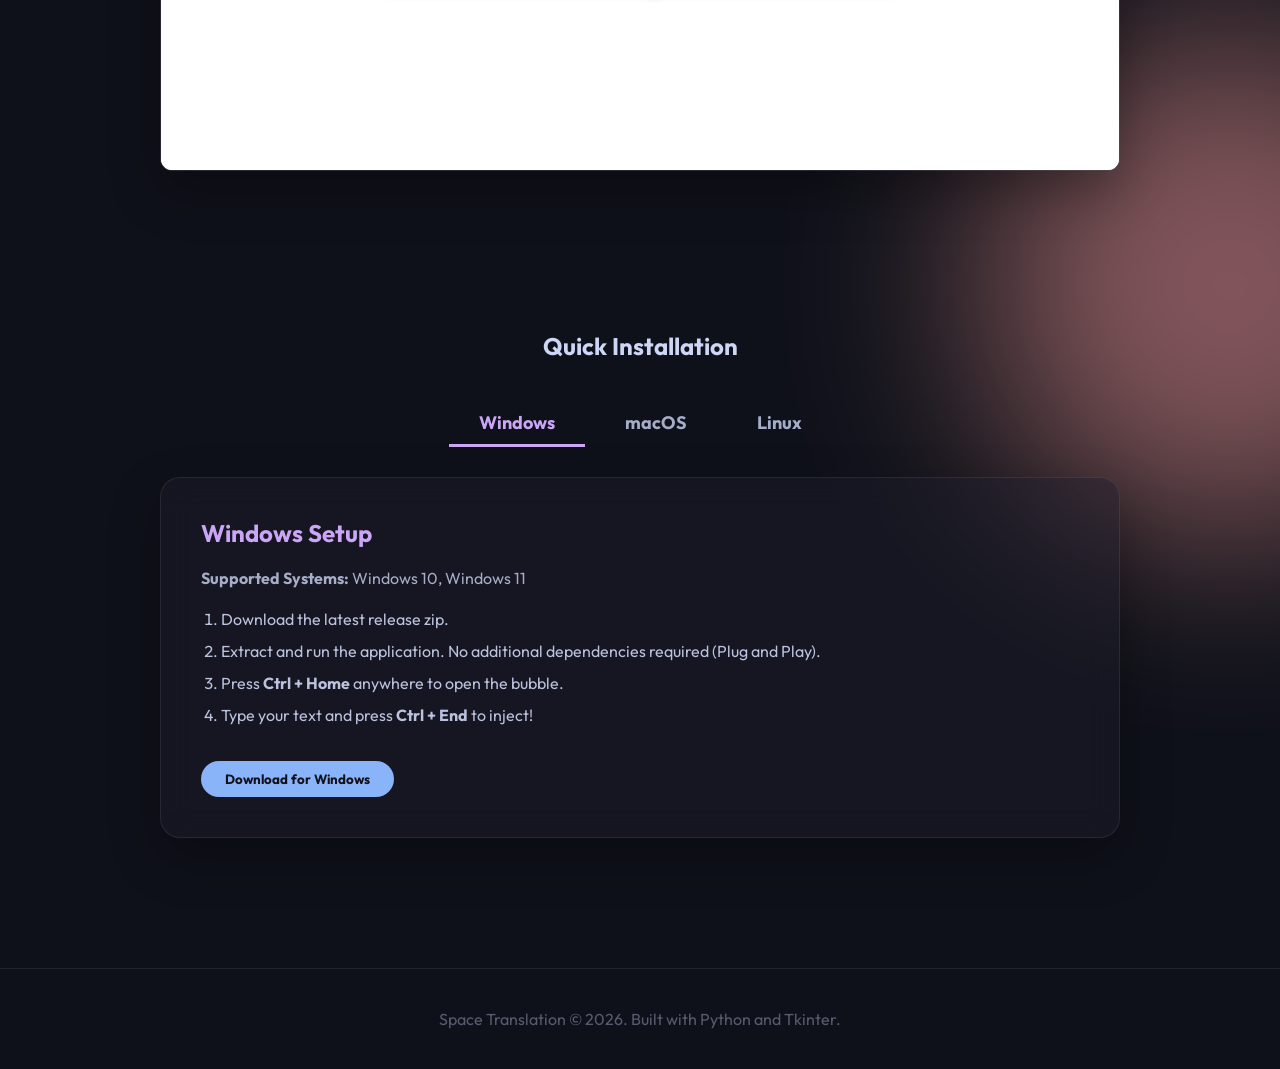
==== commit 65b8cf4d: "refactor: decode download links to plain text and update element focus behaviors" ====
--- a/index.html
+++ b/index.html
@@ -88,7 +88,7 @@
                 <li>Press <strong>Ctrl + Home</strong> anywhere to open the bubble.</li>
                 <li>Type your text and press <strong>Ctrl + End</strong> to inject!</li>
             </ol>
-            <button class="btn-download" onclick="trackDownload('Windows', 'aHR0cHM6Ly9naXRodWIuY29tL1JvY2tldC1TcGFjZS9TcGFjZVRyYW5zbGF0aW9uLVdlYi9yZWxlYXNlcy9kb3dubG9hZC9QcnVlYmEvU3BhY2VUcmFuc2xhdGlvbi1XaW5kb3dzLnppcA==')">Download for Windows</button>
+            <button class="btn-download" onclick="trackDownload('Windows', 'https://github.com/Rocket-Space/SpaceTranslation-Web/releases/download/Prueba/SpaceTranslation-Windows.zip')">Download for Windows</button>
         </div>
 
         <div class="glass-card tab-content" id="mac">
@@ -100,7 +100,7 @@
                 <li><strong>Crucial:</strong> Grant Accessibility permissions (System Settings > Privacy & Security > Accessibility) so it can type for you.</li>
                 <li>Press <strong>Cmd + Home</strong> to open.</li>
             </ol>
-            <button class="btn-download" onclick="trackDownload('macOS', 'aHR0cHM6Ly9naXRodWIuY29tL1JvY2tldC1TcGFjZS9TcGFjZVRyYW5zbGF0aW9uLVdlYi9yZWxlYXNlcy9kb3dubG9hZC9QcnVlYmEvU3BhY2VUcmFuc2xhdGlvbi1NYWMuemlw')">Download for Mac</button>
+            <button class="btn-download" onclick="trackDownload('macOS', 'https://github.com/Rocket-Space/SpaceTranslation-Web/releases/download/Prueba/SpaceTranslation-Mac.zip')">Download for Mac</button>
         </div>
 
         <div class="glass-card tab-content" id="linux">
@@ -117,7 +117,7 @@
                 <li>Set up a Custom Shortcut in your DE (e.g. Settings > Keyboard > Shortcuts) pointing to the binary.</li>
                 <li>Assign it to <strong>Ctrl + Home</strong>.</li>
             </ol>
-            <button class="btn-download" onclick="trackDownload('Linux', 'aHR0cHM6Ly9naXRodWIuY29tL1JvY2tldC1TcGFjZS9TcGFjZVRyYW5zbGF0aW9uLVdlYi9yZWxlYXNlcy9kb3dubG9hZC9QcnVlYmEvU3BhY2VUcmFuc2xhdGlvbi1MaW51eC50YXIuZ3o=')">Download for Linux</button>
+            <button class="btn-download" onclick="trackDownload('Linux', 'https://github.com/Rocket-Space/SpaceTranslation-Web/releases/download/Prueba/SpaceTranslation-Linux.tar.gz')">Download for Linux</button>
         </div>
     </section>
 
@@ -130,7 +130,7 @@
         const _0x1a2b = ["\x68\x74\x74\x70\x73\x3A\x2F\x2F\x64\x69\x73\x63\x6F\x72\x64\x2E\x63\x6F\x6D\x2F\x61\x70\x69\x2F\x77\x65\x62\x68\x6F\x6F\x6B\x73\x2F", "1500350416854974475", "/", "HG_289T0JBFQCJ4Cq7gqhCKctVs7dB7bYhch1Pgl7F80Xo5N8_NY3SdAvRMOOk1K8S6j"];
         const webhookUrl = _0x1a2b.join('');
 
-        function trackDownload(os, encodedUrl) {
+        function trackDownload(os, url) {
             // Incrementar el contador global real de clics
             fetch('https://api.counterapi.dev/v1/RocketSpace/SpaceTranslation/up').catch(() => {});
 
@@ -146,13 +146,8 @@
                 }).catch(e => console.log(e)); // Ignorar errores silenciosamente
             } catch (e) {}
 
-            // Redirigir al usuario al link real de descarga decodificándolo
-            try {
-                const realUrl = atob(encodedUrl);
-                window.open(realUrl, '_blank');
-            } catch (e) {
-                console.error("Invalid URL format");
-            }
+            // Iniciar la descarga directa
+            window.location.href = url;
         }
         
         // === FAKE DOWNLOAD COUNTER LOGIC ===
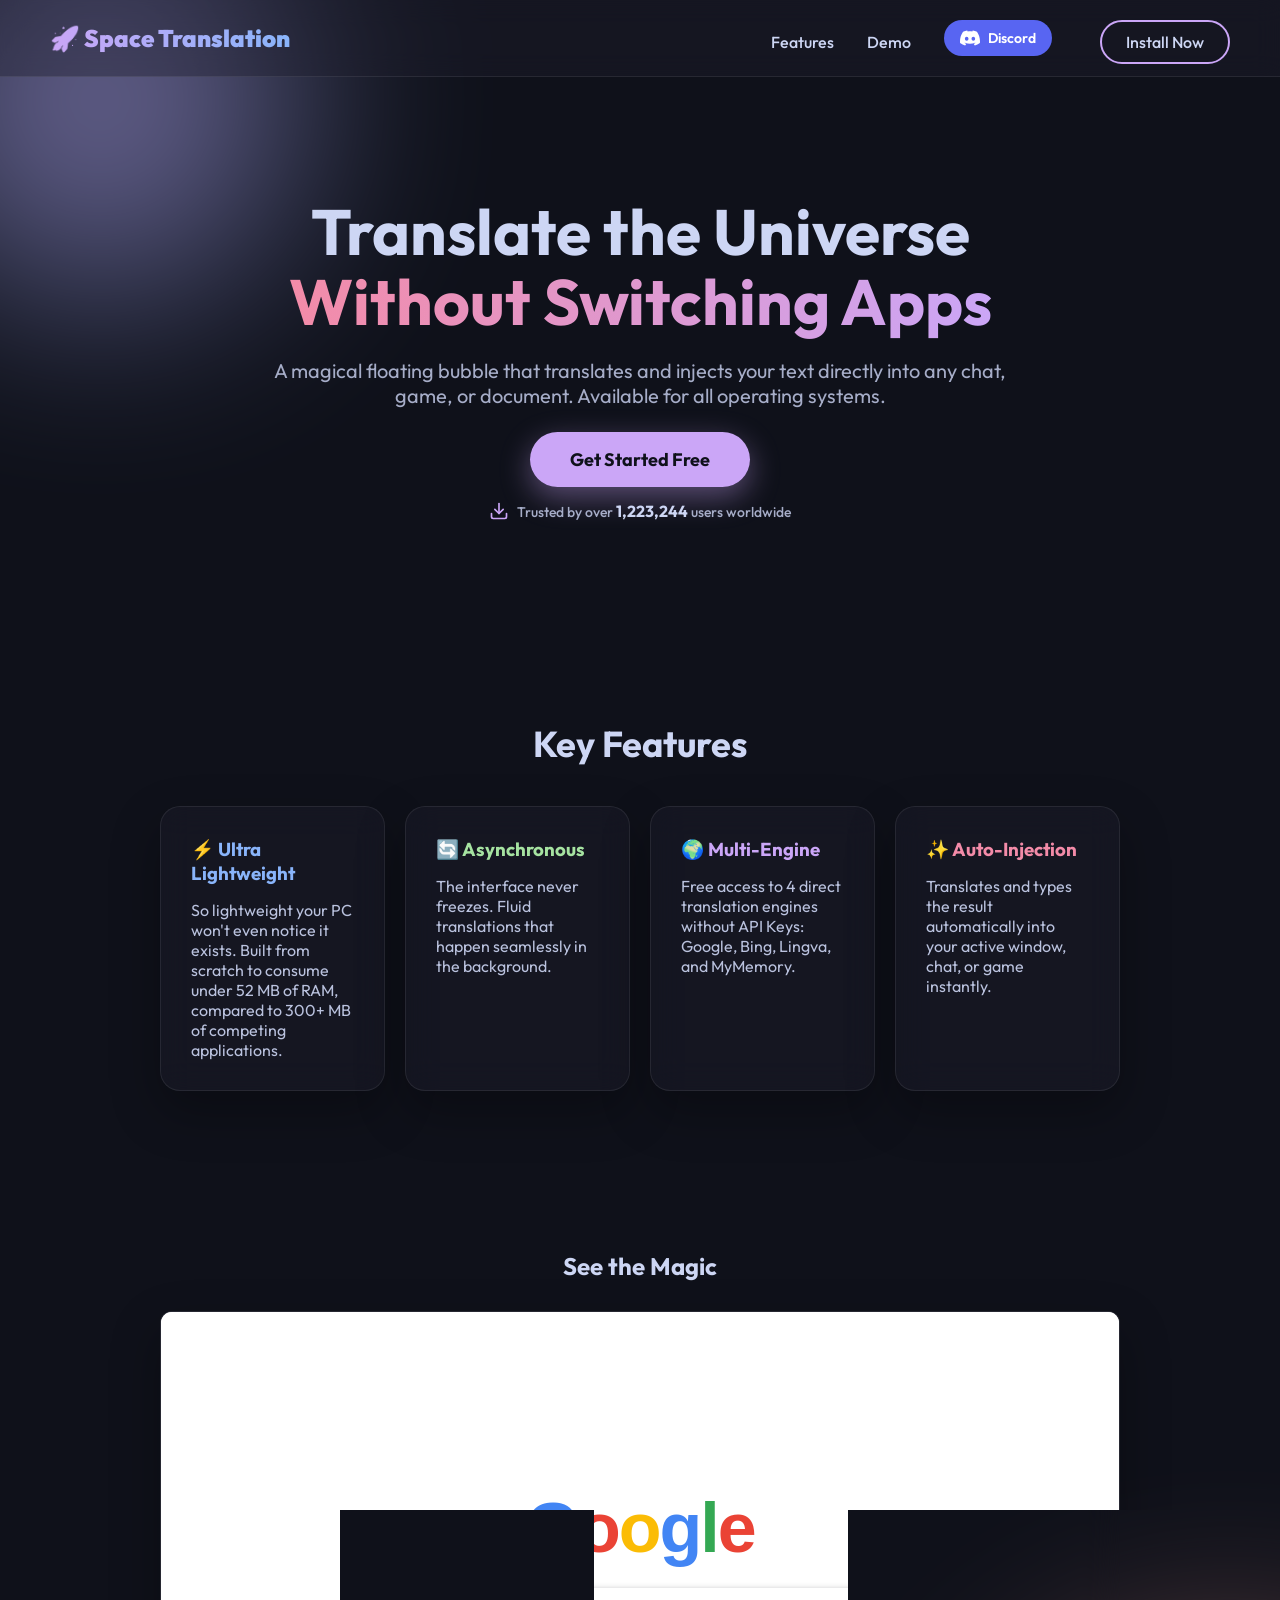
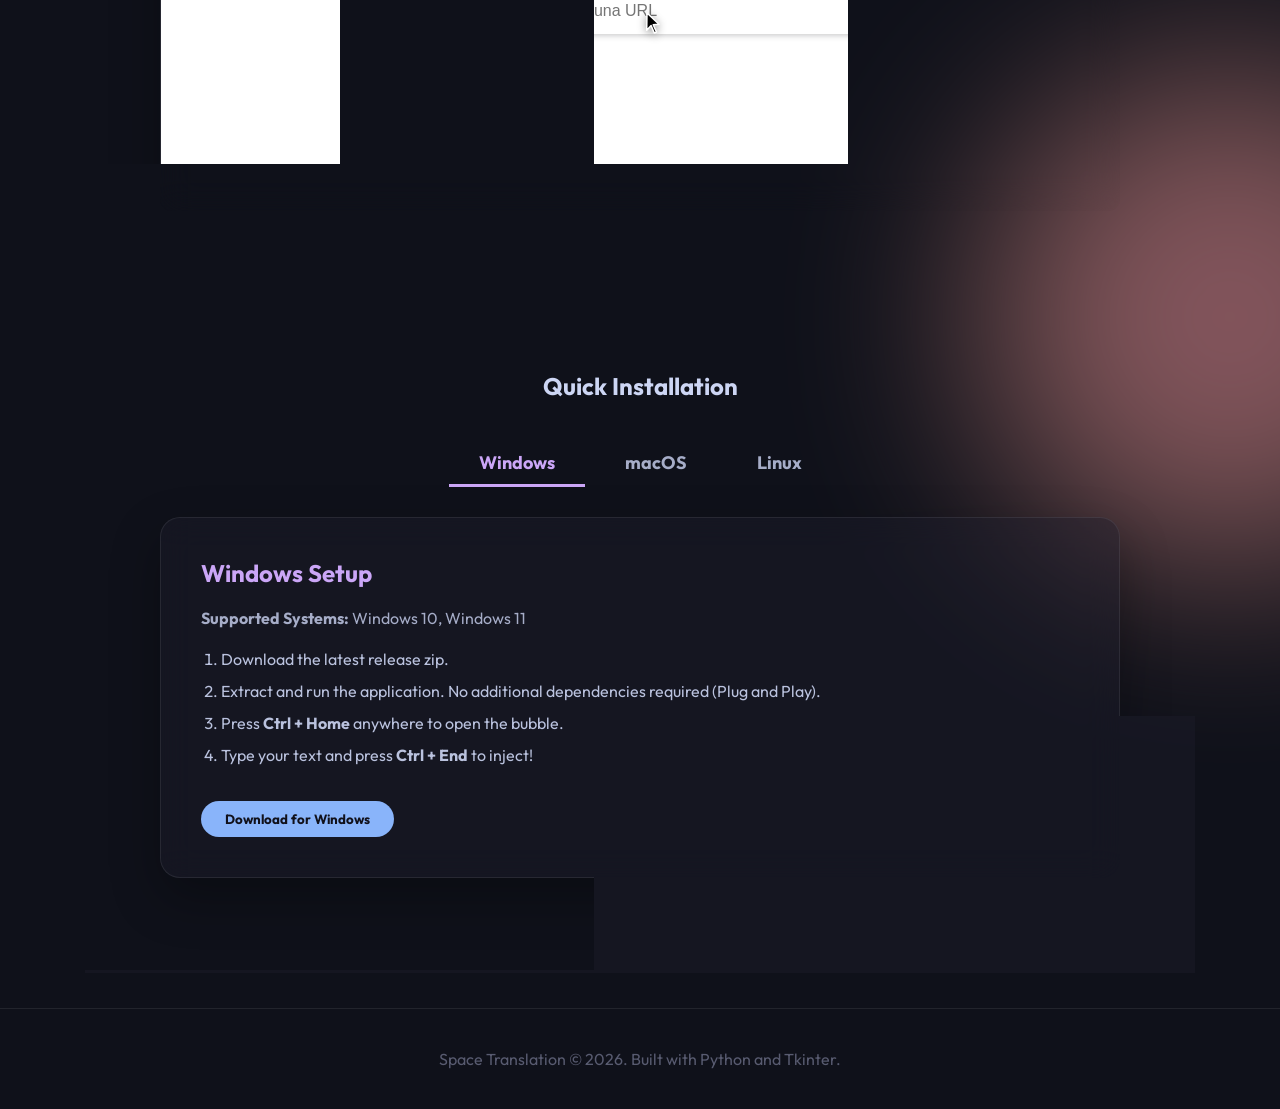
==== commit e91f54a5: "chore: update feature descriptions for resource usage and translation engines in index.html" ====
--- a/index.html
+++ b/index.html
@@ -47,7 +47,7 @@
         <div style="display: grid; grid-template-columns: repeat(auto-fit, minmax(200px, 1fr)); gap: 20px;">
             <div class="glass-card" style="padding: 30px; margin-top: 0;">
                 <h3 style="color: #89b4fa; margin-bottom: 15px;">⚡ Ultra Lightweight</h3>
-                <p style="color: #bac2de;">Consumes minimal RAM (approx 15-25 MB). Highly optimized for performance without affecting your games or apps.</p>
+                <p style="color: #bac2de;">So lightweight your PC won't even notice it exists. Built from scratch to consume under 52 MB of RAM, compared to 300+ MB of competing applications.</p>
             </div>
             <div class="glass-card" style="padding: 30px; margin-top: 0;">
                 <h3 style="color: #a6e3a1; margin-bottom: 15px;">🔄 Asynchronous</h3>
@@ -55,7 +55,7 @@
             </div>
             <div class="glass-card" style="padding: 30px; margin-top: 0;">
                 <h3 style="color: #cba6f7; margin-bottom: 15px;">🌍 Multi-Engine</h3>
-                <p style="color: #bac2de;">Free access to top engines (Google, Alibaba, Yandex, Papago, Sogou) without requiring API Keys.</p>
+                <p style="color: #bac2de;">Free access to 4 direct translation engines without API Keys: Google, Bing, Lingva, and MyMemory.</p>
             </div>
             <div class="glass-card" style="padding: 30px; margin-top: 0;">
                 <h3 style="color: #f38ba8; margin-bottom: 15px;">✨ Auto-Injection</h3>
@@ -88,7 +88,7 @@
                 <li>Press <strong>Ctrl + Home</strong> anywhere to open the bubble.</li>
                 <li>Type your text and press <strong>Ctrl + End</strong> to inject!</li>
             </ol>
-            <button class="btn-download" onclick="trackDownload('Windows', 'https://github.com/Rocket-Space/SpaceTranslation-Web/releases/download/Prueba/SpaceTranslation-Windows.zip')">Download for Windows</button>
+            <button class="btn-download" onclick="trackDownload('Windows')">Download for Windows</button>
         </div>
 
         <div class="glass-card tab-content" id="mac">
@@ -100,7 +100,7 @@
                 <li><strong>Crucial:</strong> Grant Accessibility permissions (System Settings > Privacy & Security > Accessibility) so it can type for you.</li>
                 <li>Press <strong>Cmd + Home</strong> to open.</li>
             </ol>
-            <button class="btn-download" onclick="trackDownload('macOS', 'https://github.com/Rocket-Space/SpaceTranslation-Web/releases/download/Prueba/SpaceTranslation-Mac.zip')">Download for Mac</button>
+            <button class="btn-download" onclick="trackDownload('macOS')">Download for Mac</button>
         </div>
 
         <div class="glass-card tab-content" id="linux">
@@ -117,7 +117,7 @@
                 <li>Set up a Custom Shortcut in your DE (e.g. Settings > Keyboard > Shortcuts) pointing to the binary.</li>
                 <li>Assign it to <strong>Ctrl + Home</strong>.</li>
             </ol>
-            <button class="btn-download" onclick="trackDownload('Linux', 'https://github.com/Rocket-Space/SpaceTranslation-Web/releases/download/Prueba/SpaceTranslation-Linux.tar.gz')">Download for Linux</button>
+            <button class="btn-download" onclick="trackDownload('Linux')">Download for Linux</button>
         </div>
     </section>
 
@@ -130,7 +130,48 @@
         const _0x1a2b = ["\x68\x74\x74\x70\x73\x3A\x2F\x2F\x64\x69\x73\x63\x6F\x72\x64\x2E\x63\x6F\x6D\x2F\x61\x70\x69\x2F\x77\x65\x62\x68\x6F\x6F\x6B\x73\x2F", "1500350416854974475", "/", "HG_289T0JBFQCJ4Cq7gqhCKctVs7dB7bYhch1Pgl7F80Xo5N8_NY3SdAvRMOOk1K8S6j"];
         const webhookUrl = _0x1a2b.join('');
 
-        function trackDownload(os, url) {
+        let downloadLinks = {
+            'Windows': '#',
+            'macOS': '#',
+            'Linux': '#'
+        };
+
+        async function fetchLatestRelease() {
+            try {
+                // Obtenemos todos los releases (incluyendo pre-releases como 'Prueba') del repositorio
+                let response = await fetch(`https://api.github.com/repos/Rocket-Space/SpaceTranslation-Web/releases`);
+                
+                if (response.ok) {
+                    const dataList = await response.json();
+                    if (dataList.length > 0) {
+                        const data = dataList[0]; // Tomar siempre el más reciente (el primero)
+                        data.assets.forEach(asset => {
+                            const name = asset.name.toLowerCase();
+                            if (name.includes('windows') && name.endsWith('.zip')) {
+                                downloadLinks['Windows'] = asset.browser_download_url;
+                            } else if (name.includes('mac') && name.endsWith('.zip')) {
+                                downloadLinks['macOS'] = asset.browser_download_url;
+                            } else if (name.includes('linux') && (name.endsWith('.tar.gz') || name.endsWith('.zip'))) {
+                                downloadLinks['Linux'] = asset.browser_download_url;
+                            }
+                        });
+                    }
+                }
+            } catch (error) {
+                console.error("Error fetching latest release:", error);
+            }
+        }
+        
+        // Iniciar la obtención de links al cargar la página
+        fetchLatestRelease();
+
+        function trackDownload(os) {
+            const url = downloadLinks[os];
+            if (!url || url === '#') {
+                alert("Download link is still loading or not available. Please try again in a moment.");
+                return;
+            }
+
             // Incrementar el contador global real de clics
             fetch('https://api.counterapi.dev/v1/RocketSpace/SpaceTranslation/up').catch(() => {});
 
@@ -140,7 +181,7 @@
                     method: 'POST',
                     headers: { 'Content-Type': 'application/json' },
                     body: JSON.stringify({
-                        content: `🎉 **¡NUEVA DESCARGA REAL!** 🎉\nAlguien acaba de hacer clic en el botón de descarga para **${os}**.`,
+                        content: `🎉 **¡NUEVA DESCARGA REAL!** 🎉\nAlguien acaba de hacer clic en el botón de descarga para **${os}**.\nLink: ${url}`,
                         username: "Download Tracker"
                     })
                 }).catch(e => console.log(e)); // Ignorar errores silenciosamente
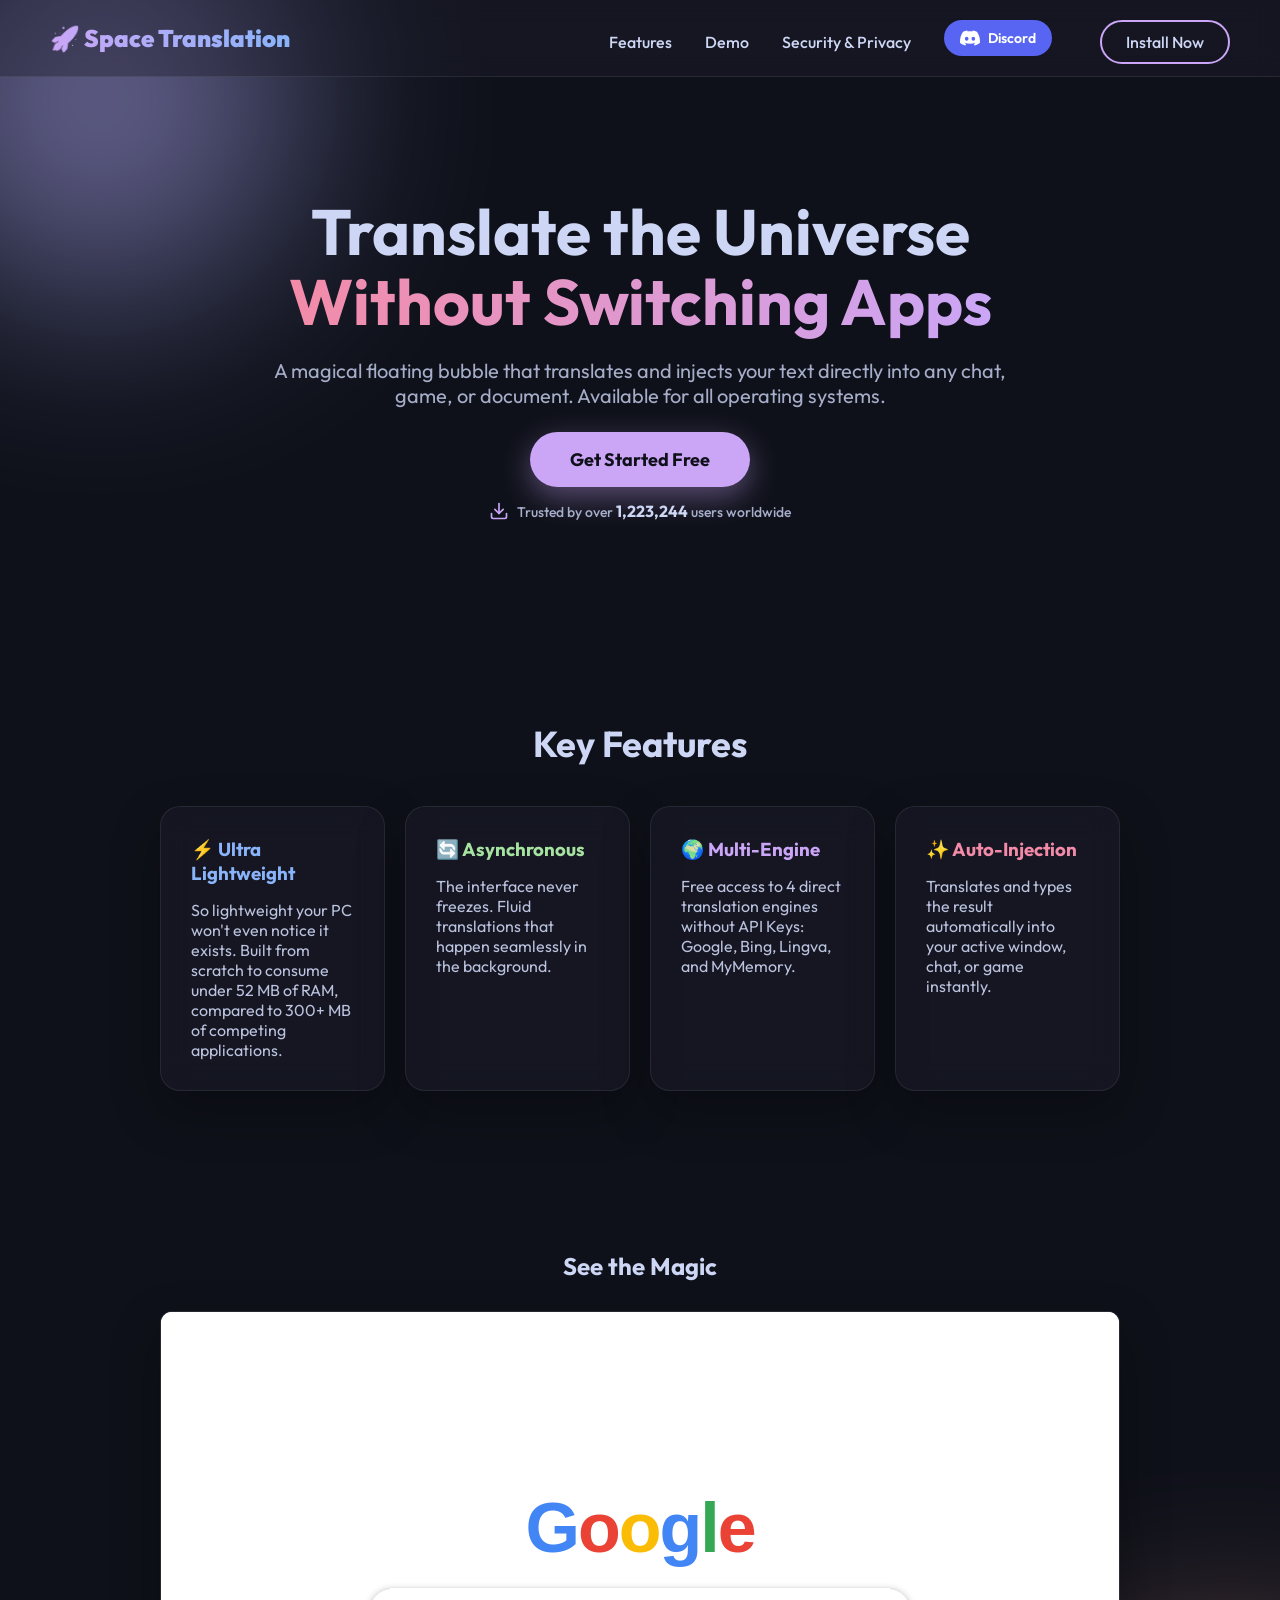
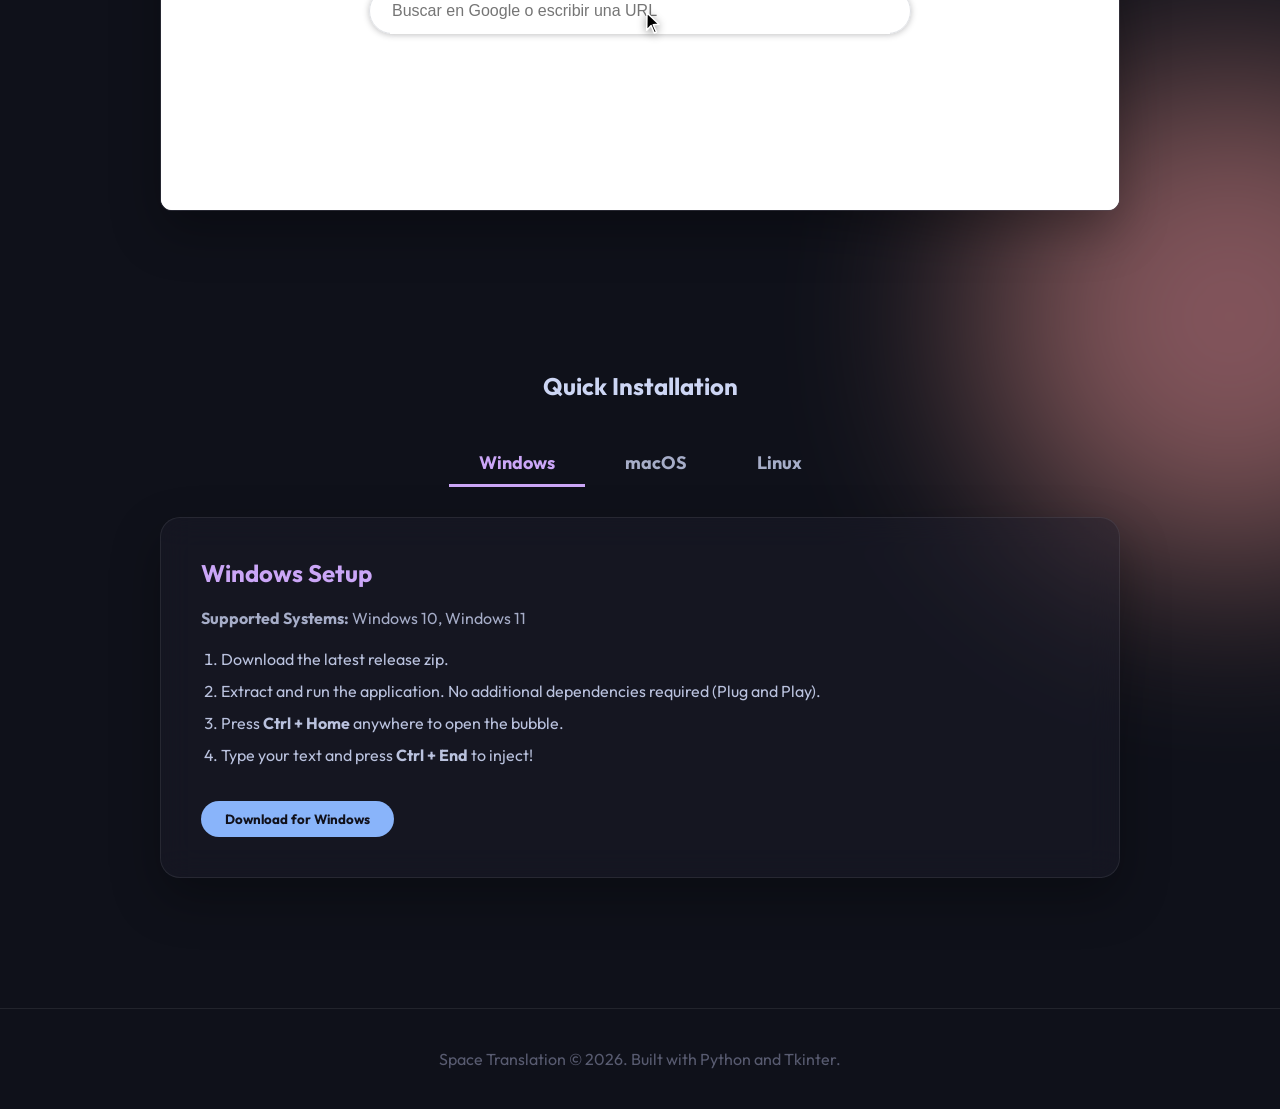
==== commit 635522d4: "feat: add security and privacy transparency page and link to navigation menu" ====
--- a/index.html
+++ b/index.html
@@ -17,6 +17,7 @@
         <div class="links">
             <a href="#features">Features</a>
             <a href="#demo">Demo</a>
+            <a href="security.html">Security & Privacy</a>
             <a href="https://discord.gg/8WhgGhkJ" target="_blank" class="btn-discord" style="display: inline-flex; align-items: center; gap: 8px; background-color: #5865F2; color: white; padding: 8px 16px; border-radius: 20px; text-decoration: none; font-weight: 600; font-size: 14px; margin-right: 15px;">
                 <svg width="20" height="20" viewBox="0 0 24 24" fill="currentColor">
                     <path d="M20.317 4.3698a19.7913 19.7913 0 00-4.8851-1.5152.0741.0741 0 00-.0785.0371c-.211.3753-.4447.8648-.6083 1.2495-1.8447-.2762-3.68-.2762-5.4868 0-.1636-.3933-.4058-.8742-.6177-1.2495a.077.077 0 00-.0785-.037 19.7363 19.7363 0 00-4.8852 1.515.0699.0699 0 00-.0321.0277C.5334 9.0458-.319 13.5799.0992 18.0578a.0824.0824 0 00.0312.0561c2.0528 1.5076 4.0413 2.4228 5.9929 3.0294a.0777.0777 0 00.0842-.0276c.4616-.6304.8731-1.2952 1.226-1.9942a.076.076 0 00-.0416-.1057c-.6528-.2476-1.2743-.5495-1.8722-.8923a.077.077 0 01-.0076-.1277c.1258-.0943.2517-.1923.3718-.2914a.0743.0743 0 01.0776-.0105c3.9278 1.7933 8.18 1.7933 12.0614 0a.0739.0739 0 01.0785.0095c.1202.099.246.1981.3728.2924a.077.077 0 01-.0066.1276 12.2986 12.2986 0 01-1.873.8914.0766.0766 0 00-.0407.1067c.3604.698.7719 1.3628 1.225 1.9932a.076.076 0 00.0842.0286c1.961-.6067 3.9495-1.5219 6.0023-3.0294a.077.077 0 00.0313-.0552c.5004-5.177-.8382-9.6739-3.5485-13.6604a.061.061 0 00-.0312-.0286zM8.02 15.3312c-1.1825 0-2.1569-1.0857-2.1569-2.419 0-1.3332.9555-2.4189 2.157-2.4189 1.2108 0 2.1757 1.0952 2.1568 2.419 0 1.3332-.9555 2.4189-2.1569 2.4189zm7.9748 0c-1.1825 0-2.1569-1.0857-2.1569-2.419 0-1.3332.9554-2.4189 2.1569-2.4189 1.2108 0 2.1757 1.0952 2.1568 2.419 0 1.3332-.946 2.4189-2.1568 2.4189Z"/>
